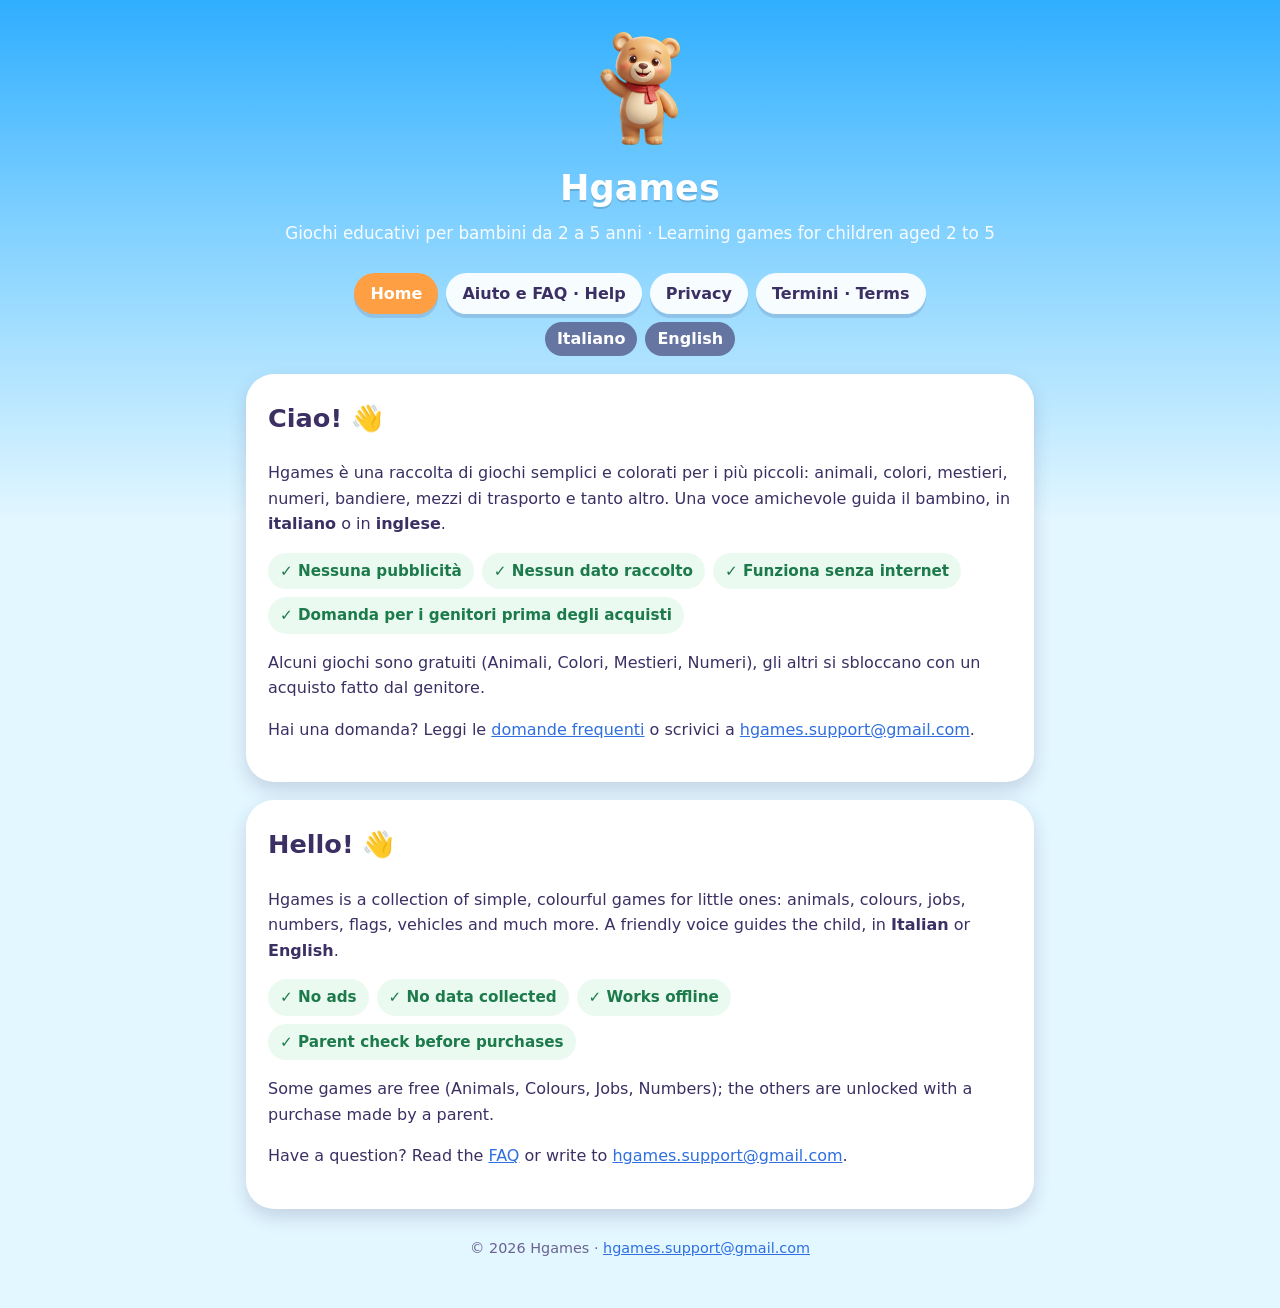
==== index.html @ 226e392a "Add files via upload" ====
<!doctype html>
<html lang="it">
<head>
  <meta charset="utf-8">
  <meta name="viewport" content="width=device-width, initial-scale=1">
  <title>Hgames</title>
  <meta name="description" content="Hgames: giochi educativi per bambini da 2 a 5 anni, in italiano e inglese. Senza pubblicità, senza raccolta di dati.">
  <link rel="stylesheet" href="style.css">
</head>
<body>
  <div class="wrap">
    <header>
      <img src="images/mascot.png" alt="">
      <h1>Hgames</h1>
      <p>Giochi educativi per bambini da 2 a 5 anni · Learning games for children aged 2 to 5</p>
    </header>
    <nav>
      <a href="index.html" aria-current="page">Home</a>
      <a href="support.html">Aiuto e FAQ · Help</a>
      <a href="privacy.html">Privacy</a>
      <a href="terms.html">Termini · Terms</a>
    </nav>
    <div class="lang"><a href="#it">Italiano</a><a href="#en">English</a></div>

    <section class="card" id="it" lang="it">
      <h2>Ciao! 👋</h2>
      <p>Hgames è una raccolta di giochi semplici e colorati per i più piccoli: animali, colori, mestieri, numeri, bandiere, mezzi di trasporto e tanto altro. Una voce amichevole guida il bambino, in <strong>italiano</strong> o in <strong>inglese</strong>.</p>
      <ul class="badges">
        <li>✓ Nessuna pubblicità</li>
        <li>✓ Nessun dato raccolto</li>
        <li>✓ Funziona senza internet</li>
        <li>✓ Domanda per i genitori prima degli acquisti</li>
      </ul>
      <p>Alcuni giochi sono gratuiti (Animali, Colori, Mestieri, Numeri), gli altri si sbloccano con un acquisto fatto dal genitore.</p>
      <p>Hai una domanda? Leggi le <a href="support.html#it">domande frequenti</a> o scrivici a <a href="mailto:hgames.support@gmail.com">hgames.support@gmail.com</a>.</p>
    </section>

    <section class="card" id="en" lang="en">
      <h2>Hello! 👋</h2>
      <p>Hgames is a collection of simple, colourful games for little ones: animals, colours, jobs, numbers, flags, vehicles and much more. A friendly voice guides the child, in <strong>Italian</strong> or <strong>English</strong>.</p>
      <ul class="badges">
        <li>✓ No ads</li>
        <li>✓ No data collected</li>
        <li>✓ Works offline</li>
        <li>✓ Parent check before purchases</li>
      </ul>
      <p>Some games are free (Animals, Colours, Jobs, Numbers); the others are unlocked with a purchase made by a parent.</p>
      <p>Have a question? Read the <a href="support.html#en">FAQ</a> or write to <a href="mailto:hgames.support@gmail.com">hgames.support@gmail.com</a>.</p>
    </section>

    <footer>© 2026 Hgames · <a href="mailto:hgames.support@gmail.com">hgames.support@gmail.com</a></footer>
  </div>
</body>
</html>
---- style.css ----
/* Hgames website: privacy policy, support/FAQ and terms. No external fonts, scripts or trackers. */
:root {
  --sky-top: #2faeff;
  --sky-bottom: #e2f7ff;
  --text: #3b2f63;
  --soft: #6b6390;
  --card: #ffffff;
  --accent: #ff9f43;
  --green: #3ccb7f;
  --line: #e4defa;
  --bg: linear-gradient(180deg, var(--sky-top) 0%, #7fd0ff 220px, var(--sky-bottom) 520px);
}
@media (prefers-color-scheme: dark) {
  :root {
    --text: #f1edff;
    --soft: #c9c1ea;
    --card: #2a2440;
    --line: #463d68;
    --bg: linear-gradient(180deg, #123a5c 0%, #1b2a44 300px, #17142a 600px);
  }
}
* { box-sizing: border-box; }
html { -webkit-text-size-adjust: 100%; }
body {
  margin: 0;
  font-family: "Nunito", "Segoe UI Rounded", "SF Pro Rounded", ui-rounded, "Segoe UI", system-ui, -apple-system, Roboto, sans-serif;
  color: var(--text);
  background: var(--bg);
  background-color: var(--sky-bottom);
  min-height: 100vh;
  line-height: 1.6;
}
@media (prefers-color-scheme: dark) { body { background-color: #17142a; } }
a { color: #2f6fe0; }
@media (prefers-color-scheme: dark) { a { color: #8fb8ff; } }
.wrap { max-width: 820px; margin: 0 auto; padding: 0 16px 48px; }
header { text-align: center; padding: 28px 0 8px; color: #fff; }
header img { width: 120px; height: 120px; object-fit: contain; }
header h1 { margin: 4px 0 0; font-size: 2.2rem; text-shadow: 0 2px 0 rgba(0, 0, 0, 0.15); }
header p { margin: 4px 0 0; font-size: 1.05rem; opacity: 0.95; }
nav { display: flex; flex-wrap: wrap; gap: 8px; justify-content: center; margin: 18px 0 8px; }
nav a {
  background: rgba(255, 255, 255, 0.92);
  color: #3b2f63;
  text-decoration: none;
  font-weight: 700;
  padding: 8px 16px;
  border-radius: 999px;
  box-shadow: 0 4px 0 rgba(59, 47, 99, 0.15);
}
nav a[aria-current="page"] { background: var(--accent); color: #fff; }
.lang { display: flex; gap: 8px; justify-content: center; margin: 6px 0 18px; }
.lang a { color: #fff; font-weight: 700; text-decoration: none; padding: 4px 12px; border-radius: 999px; background: rgba(59, 47, 99, 0.6); }
.card {
  background: var(--card);
  border-radius: 28px;
  padding: 24px 22px;
  margin: 18px 0;
  box-shadow: 0 8px 18px rgba(59, 47, 99, 0.18);
  overflow-wrap: anywhere;
}
.card h2 { margin-top: 0; font-size: 1.6rem; }
.card h3 { margin: 22px 0 4px; font-size: 1.15rem; }
.card p, .card li { color: var(--text); }
.muted { color: var(--soft); font-size: 0.95rem; }
.badges { display: flex; flex-wrap: wrap; gap: 8px; margin: 12px 0; padding: 0; list-style: none; }
.badges li { background: #eafaf1; color: #1d7a4b; border-radius: 999px; padding: 6px 12px; font-weight: 700; font-size: 0.95rem; }
@media (prefers-color-scheme: dark) { .badges li { background: #173b2a; color: #8de0b4; } }
details { border-top: 1px solid var(--line); padding: 10px 0; }
details:last-of-type { border-bottom: 1px solid var(--line); }
summary { cursor: pointer; font-weight: 700; font-size: 1.05rem; }
details p { margin: 8px 0 4px; }
.email {
  display: inline-block;
  background: var(--green);
  color: #fff;
  font-weight: 800;
  text-decoration: none;
  padding: 12px 22px;
  border-radius: 20px;
  box-shadow: 0 5px 0 rgba(0, 0, 0, 0.15);
}
footer { text-align: center; color: var(--soft); font-size: 0.9rem; margin-top: 28px; }
@media (max-width: 480px) {
  header h1 { font-size: 1.8rem; }
  .card { padding: 20px 16px; border-radius: 22px; }
}
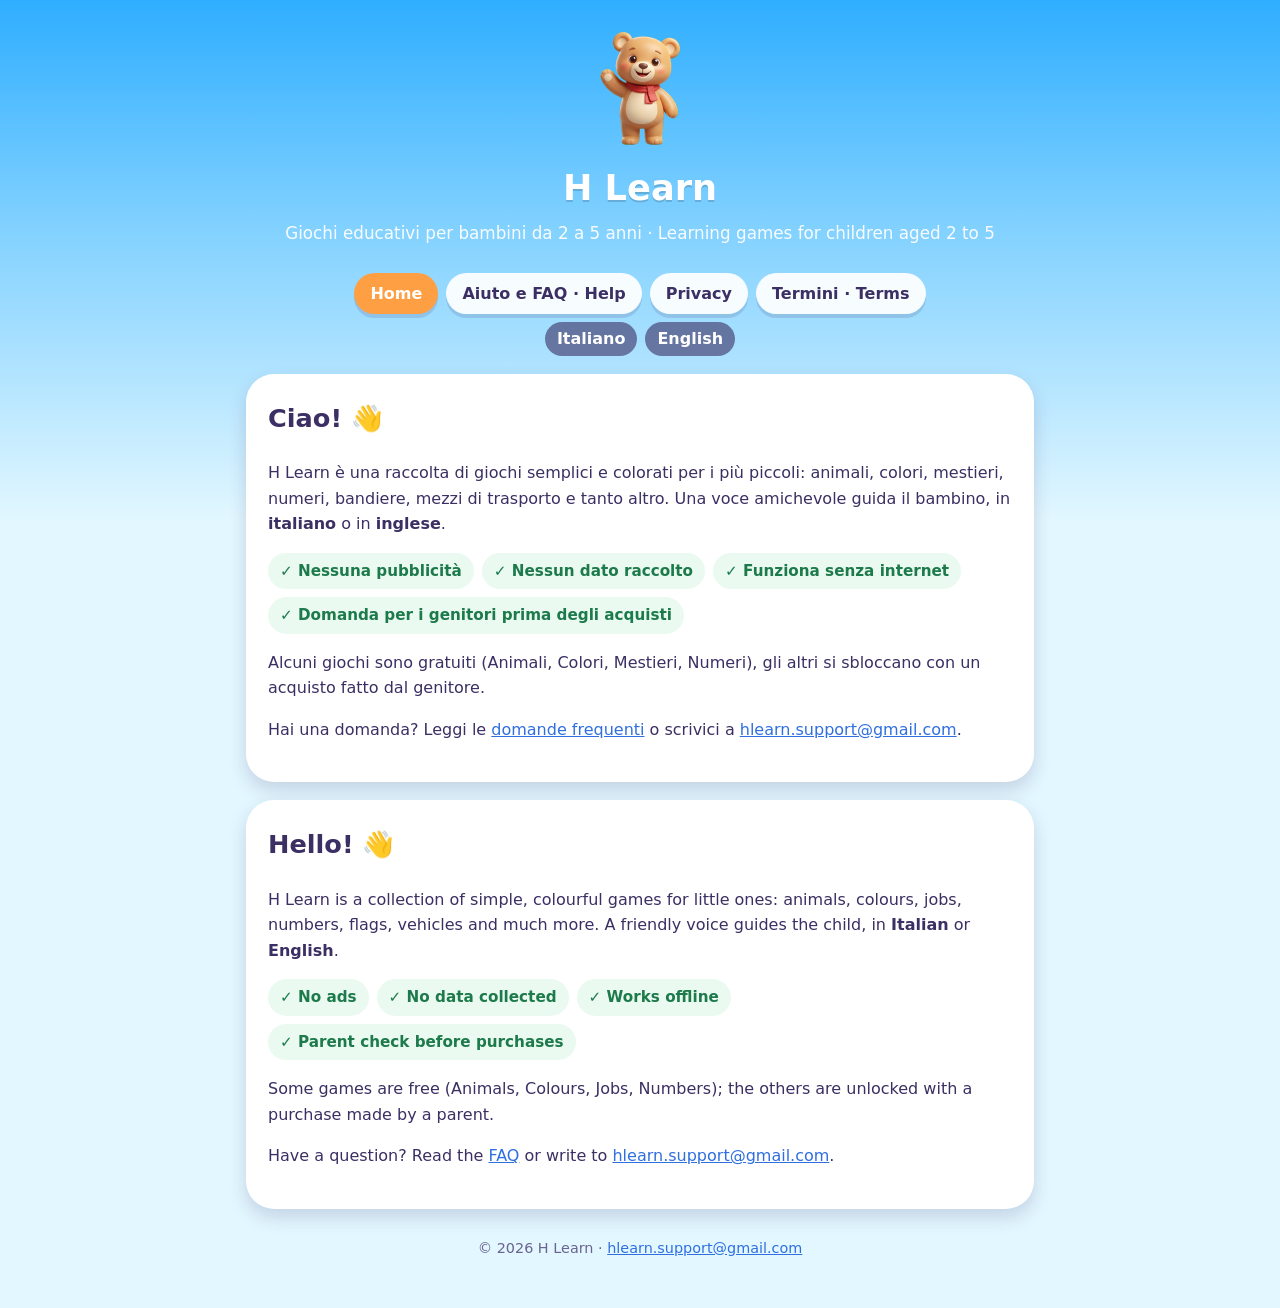
==== commit a86d7d01: "Add files via upload" ====
--- a/index.html
+++ b/index.html
@@ -3,15 +3,15 @@
 <head>
   <meta charset="utf-8">
   <meta name="viewport" content="width=device-width, initial-scale=1">
-  <title>Hgames</title>
-  <meta name="description" content="Hgames: giochi educativi per bambini da 2 a 5 anni, in italiano e inglese. Senza pubblicità, senza raccolta di dati.">
+  <title>H Learn</title>
+  <meta name="description" content="H Learn: giochi educativi per bambini da 2 a 5 anni, in italiano e inglese. Senza pubblicità, senza raccolta di dati.">
   <link rel="stylesheet" href="style.css">
 </head>
 <body>
   <div class="wrap">
     <header>
       <img src="images/mascot.png" alt="">
-      <h1>Hgames</h1>
+      <h1>H Learn</h1>
       <p>Giochi educativi per bambini da 2 a 5 anni · Learning games for children aged 2 to 5</p>
     </header>
     <nav>
@@ -24,7 +24,7 @@
 
     <section class="card" id="it" lang="it">
       <h2>Ciao! 👋</h2>
-      <p>Hgames è una raccolta di giochi semplici e colorati per i più piccoli: animali, colori, mestieri, numeri, bandiere, mezzi di trasporto e tanto altro. Una voce amichevole guida il bambino, in <strong>italiano</strong> o in <strong>inglese</strong>.</p>
+      <p>H Learn è una raccolta di giochi semplici e colorati per i più piccoli: animali, colori, mestieri, numeri, bandiere, mezzi di trasporto e tanto altro. Una voce amichevole guida il bambino, in <strong>italiano</strong> o in <strong>inglese</strong>.</p>
       <ul class="badges">
         <li>✓ Nessuna pubblicità</li>
         <li>✓ Nessun dato raccolto</li>
@@ -32,12 +32,12 @@
         <li>✓ Domanda per i genitori prima degli acquisti</li>
       </ul>
       <p>Alcuni giochi sono gratuiti (Animali, Colori, Mestieri, Numeri), gli altri si sbloccano con un acquisto fatto dal genitore.</p>
-      <p>Hai una domanda? Leggi le <a href="support.html#it">domande frequenti</a> o scrivici a <a href="mailto:hgames.support@gmail.com">hgames.support@gmail.com</a>.</p>
+      <p>Hai una domanda? Leggi le <a href="support.html#it">domande frequenti</a> o scrivici a <a href="mailto:hlearn.support@gmail.com">hlearn.support@gmail.com</a>.</p>
     </section>
 
     <section class="card" id="en" lang="en">
       <h2>Hello! 👋</h2>
-      <p>Hgames is a collection of simple, colourful games for little ones: animals, colours, jobs, numbers, flags, vehicles and much more. A friendly voice guides the child, in <strong>Italian</strong> or <strong>English</strong>.</p>
+      <p>H Learn is a collection of simple, colourful games for little ones: animals, colours, jobs, numbers, flags, vehicles and much more. A friendly voice guides the child, in <strong>Italian</strong> or <strong>English</strong>.</p>
       <ul class="badges">
         <li>✓ No ads</li>
         <li>✓ No data collected</li>
@@ -45,10 +45,10 @@
         <li>✓ Parent check before purchases</li>
       </ul>
       <p>Some games are free (Animals, Colours, Jobs, Numbers); the others are unlocked with a purchase made by a parent.</p>
-      <p>Have a question? Read the <a href="support.html#en">FAQ</a> or write to <a href="mailto:hgames.support@gmail.com">hgames.support@gmail.com</a>.</p>
+      <p>Have a question? Read the <a href="support.html#en">FAQ</a> or write to <a href="mailto:hlearn.support@gmail.com">hlearn.support@gmail.com</a>.</p>
     </section>
 
-    <footer>© 2026 Hgames · <a href="mailto:hgames.support@gmail.com">hgames.support@gmail.com</a></footer>
+    <footer>© 2026 H Learn · <a href="mailto:hlearn.support@gmail.com">hlearn.support@gmail.com</a></footer>
   </div>
 </body>
 </html>
--- a/style.css
+++ b/style.css
@@ -1,4 +1,4 @@
-/* Hgames website: privacy policy, support/FAQ and terms. No external fonts, scripts or trackers. */
+/* H Learn website: privacy policy, support/FAQ and terms. No external fonts, scripts or trackers. */
 :root {
   --sky-top: #2faeff;
   --sky-bottom: #e2f7ff;
